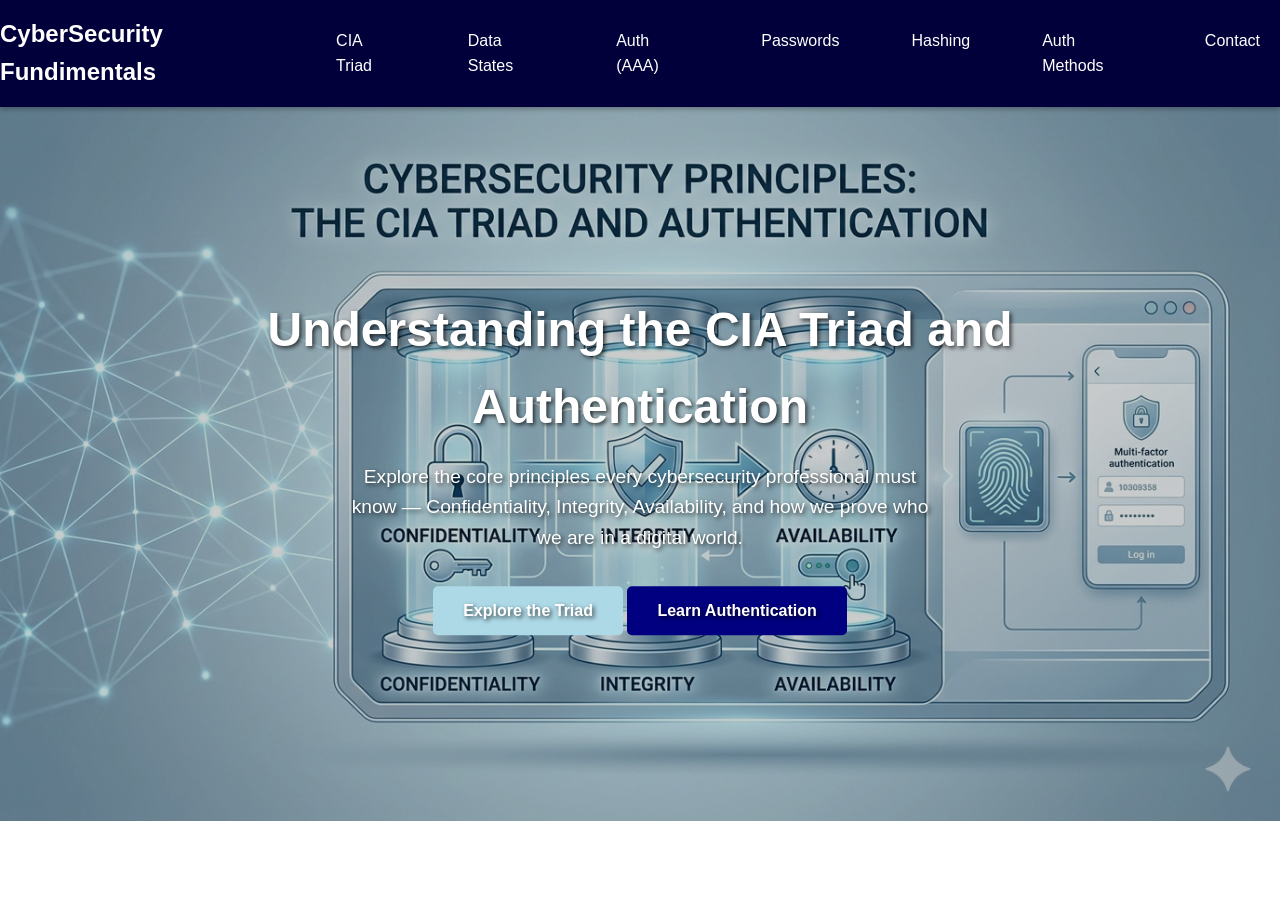
==== index.html @ fef80de4 "started" ====
<!DOCTYPE html>
<html lang="en">
<head>
    <meta charset="UTF-8">
    <meta name="viewport" content="width=device-width, initial-scale=1.0">
    <title>Final Project</title>
    <link rel="stylesheet" href="CSS/styles.css">
    <link rel="icon" href="Images/shieldBlueprint.png">
</head>
<body>
    <nav class="navbar">
        <div class="container">
            
            <div class="nav-brand">CyberSecurity Fundimentals</div>
            
            
            <ul class="nav-menu">
                <li><a href="">CIA Triad</a></li>
                <li><a target="" href="">Data States</a></li>
                <li><a href="">Auth (AAA)</a></li>
                <li><a href="">Passwords</a></li>
                <li><a href="">Hashing</a></li>
                <li><a href="">Auth Methods</a></li>
                <li><a href="">Contact</a></li>
                
            </ul>
        </div>
    </nav>

    
    
    <section class="hero hero-1">
        
        <img src="Images/cia1.png" width="1200" height="600" fit="crop" alt="Cia.png">
        
        <div class="hero-content">
            
            <h1>Understanding the CIA Triad and Authentication</h1>
            <p>Explore the core principles every cybersecurity professional must
know — Confidentiality, Integrity, Availability, and how we prove who
we are in a digital world.</p>
            <a href="#" class="btn btn-primary">Explore the Triad</a>
            <a href="#" class="btn btn-secondary">Learn Authentication</a>
            
            
        </div>
    </section>
---- CSS/styles.css ----
* {
    margin: 0;
    padding: 0;
    box-sizing: border-box;
}

body {
    font-family: 'Arial', sans-serif;
    line-height: 1.6;
    color: #b1b1b1;
    background-color: #FFFFFF;
}

img {
    max-width: 100%;
    height: auto;
    display: block;
}

a {
    text-decoration: none;
    color: inherit;
}

ul {
    list-style: none;
}

 */


.container {
    max-width: 1400px;
    margin: 0 auto;
    padding: 0 20px;
}



.navbar {
    
    background-color: rgb(1, 0, 59);
    
    padding: 15px 0;
    
    position: sticky;
    
    z-index: 100;
    box-shadow: 0 2px 5px rgba(0, 0, 0, 0.3)
}

.navbar .container {
    
    display: flex;
    
    justify-content: space-between;
    
    align-items: center;
}

.nav-brand {
    
    color: white;
    
    font-size: 1.5rem;
    
    font-weight: bold;
}

.nav-menu {
    
    display: flex;
   
    gap: 2rem;
}

.nav-menu li a {
   
    color: var(white);
    
    transition: color 0.3s ease;
     
    display: inline-block;
    
    padding: 8px 20px;
    
    font-size: 1rem;
    
    border: none;
    
    border-radius: 5px;
    
    cursor: pointer;
   
    transition: all 0.3s ease;
    font-weight: normal;
    
    color: rgb(255, 255, 255);
}

.nav-menu li a:hover {
    
    color: gray;
    
}


.hero {
    
    position: relative;
    
    width: 100%;
   
    min-height: 500px;
    
    margin-bottom: 2rem;
    
    overflow: hidden;
}

.hero::before {
    content: '';
    position: absolute;
    top: 0;
    left: 0;
    width: 100%;
    height: 100%;
    background-color: rgba(0, 0, 0, 0.2);
    z-index: 5;
}

.hero img {
    
    width: 100%;
    
    height: 100%;
    
    object-fit: cover;
    
    object-position: center;
    

}


.hero-content {
    
    position: absolute;
    
    top: 50%; left: 50%;
    
    transform: translate(-50%, -50%);
   
    text-align: center;
    
    color: white;
    
    text-shadow: 2px 2px 4px rgba(0, 0, 0, 0.7);
    
    z-index: 2;
    width: 90%;
    max-width: 800px;
    z-index: 10;
}

.hero-content h1 {
    
    font-size: 3rem;
    
    margin-bottom: 1rem;
    font-weight: bold;
}

.hero-content p {
    
    font-size: 1.2rem;
    
    margin-bottom: 2rem;
    
    max-width: 600px;
    
    margin-left: auto;
    margin-right: auto;
}


.btn {
    
    display: inline-block;
   
    padding: 12px 30px;
    
    font-size: 1rem;
    
    border: none;
    
    border-radius: 5px;
   
    cursor: pointer;
    
    transition: all 0.3s ease;
    font-weight: bold;
}

.btn-primary {
    
    background-color: lightblue;
    
    color: rgb(255, 255, 255);
    
    font-weight: bold;
}

.btn-primary:hover {
    
    background-color: lightskyblue;
    color: rgb(187, 187, 187);
    
    transform: translateY(-2px);
    box-shadow: 0 4px 8px rgba(0, 0, 0, 0.3)
}

.btn-secondary {
    background-color: navy;
    color: white;
}

.btn-secondary:hover {
    background-color: rgb(2, 2, 193);
    
    box-shadow: 0 4px 8px rgba(0, 0, 0, 0.3);
}
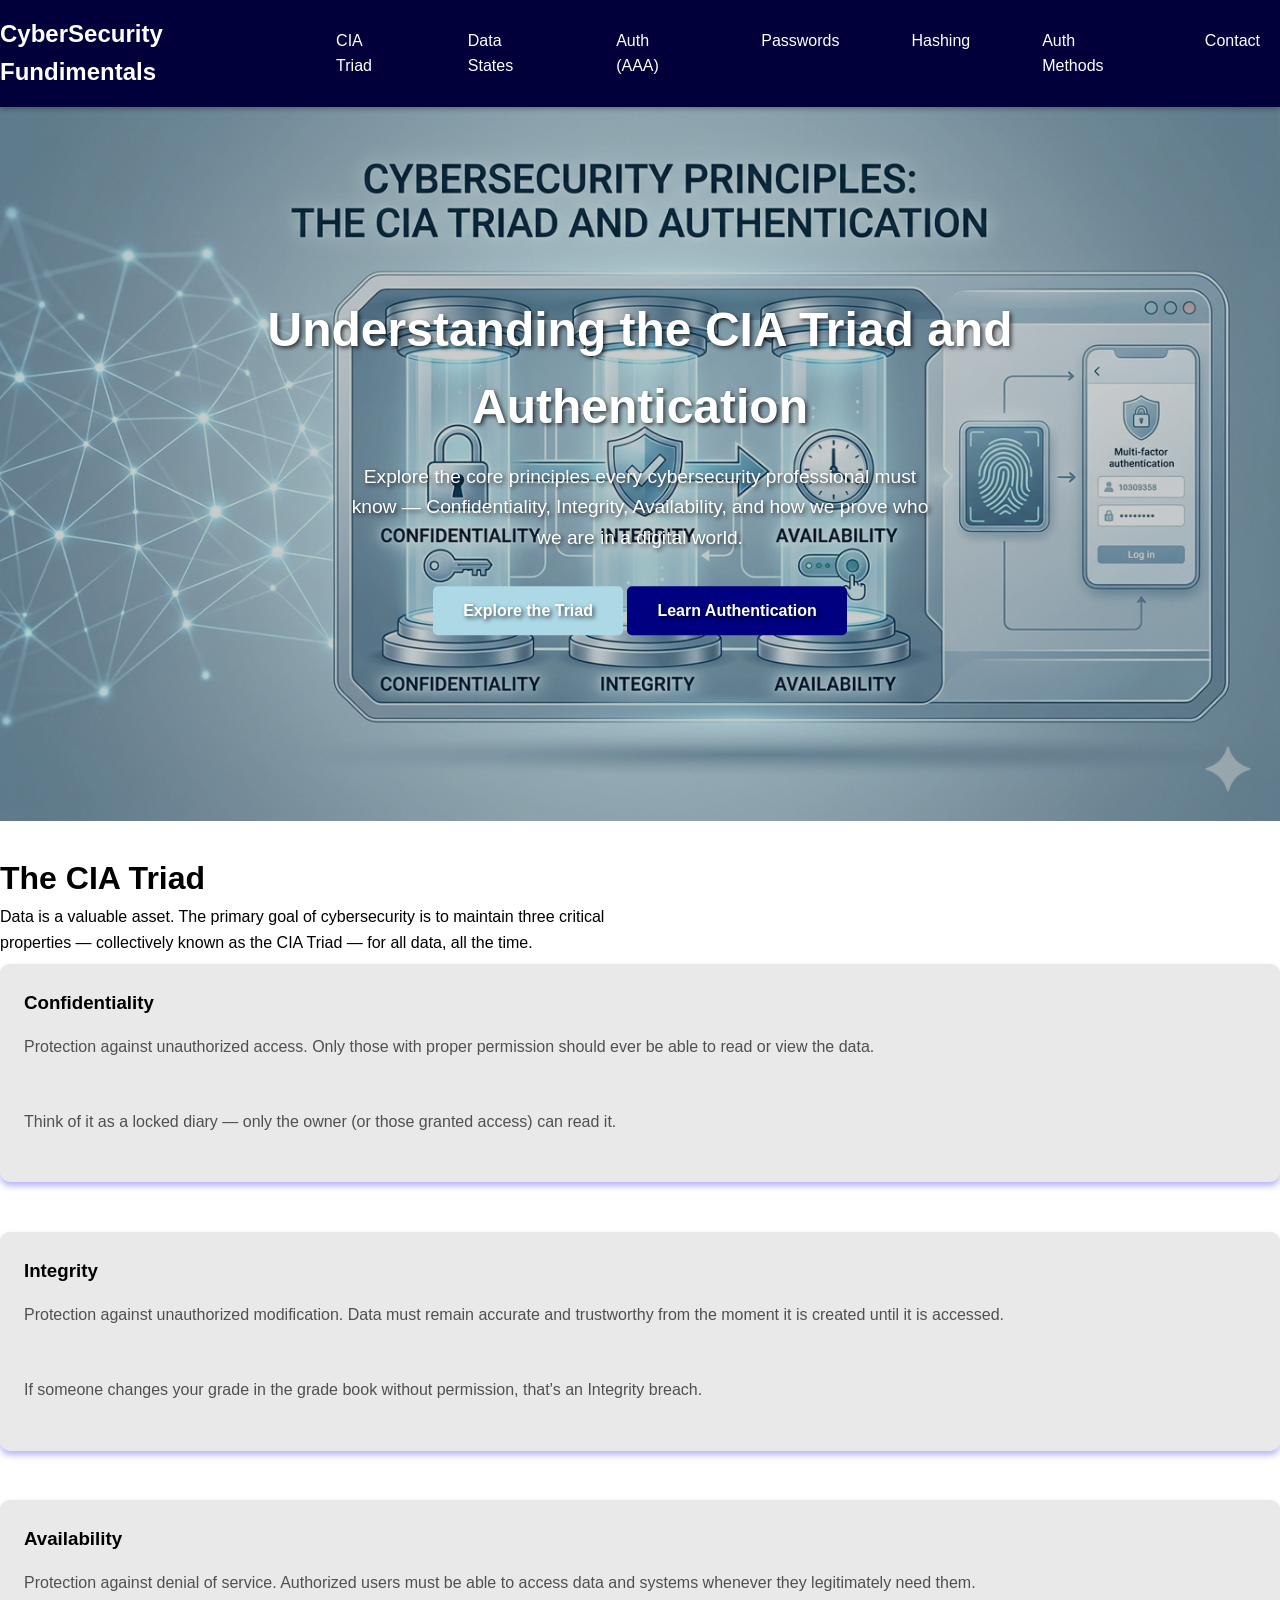
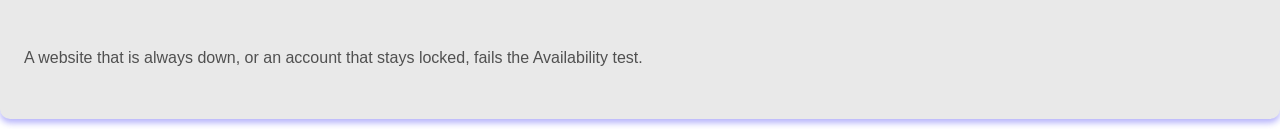
==== commit af55f473: "more stuffs" ====
--- a/index.html
+++ b/index.html
@@ -46,5 +46,79 @@
         </div>
     </section>
 
-    
+    <h1>The CIA Triad</h1>
+<p>Data is a valuable asset. The primary goal of cybersecurity is to
+maintain three critical <br> properties — collectively known as the CIA
+Triad — for all data, all the time.</p>
+
+<div class="cards-grid">
+                
+                <!-- CARD 1 -->
+                
+                <div class="card">
+                    
+                     
+                    
+                    
+                    
+                    <div class="card-content">
+                        
+                        <h3>Confidentiality</h3>
+                        
+                        
+                        <p>Protection against unauthorized access. Only those with
+proper permission should ever be able to read or view the data.</p>
+<br>
+<p>Think of it as a locked diary — only the owner (or those granted
+access) can read it.</p>
+                        
+                        
+                        
+                    </div>
+                </div>
+<!-- CARD 2 -->
+                <div class="card">
+                    
+                     
+                    
+                    
+                    
+                    <div class="card-content">
+                        
+                        <h3>Integrity</h3>
+                        
+                        
+                        <p>Protection against unauthorized modification. Data must
+remain accurate and trustworthy from the moment it is created
+until it is accessed.</p>
+<br>
+<p>If someone changes your grade in the grade book without
+permission, that's an Integrity breach.</p>
+                        
+                        
+                        
+                    </div>
+                </div>
+
+                <!-- CARD 3 -->
+                
+                <div class="card">
+                    
+                    
+                    <div class="card-content">
+                        
+                        <h3>Availability</h3>
+                        
+                        
+                        <p>Protection against denial of service. Authorized users must be
+able to access data and systems whenever they legitimately
+need them.</p>
+<br>
+<p>A website that is always down, or an account that stays locked,
+fails the Availability test.</p>
+                        
+                        
+                    </div>
+                </div>
+
     
--- a/CSS/styles.css
+++ b/CSS/styles.css
@@ -7,7 +7,7 @@
 body {
     font-family: 'Arial', sans-serif;
     line-height: 1.6;
-    color: #b1b1b1;
+    color: black;
     background-color: #FFFFFF;
 }
 
@@ -25,6 +25,9 @@
 ul {
     list-style: none;
 }
+
+
+
 
  */
 
@@ -164,7 +167,7 @@
 }
 
 .hero-content h1 {
-    
+
     font-size: 3rem;
     
     margin-bottom: 1rem;
@@ -231,5 +234,93 @@
     box-shadow: 0 4px 8px rgba(0, 0, 0, 0.3);
 }
 
-
-
+/*--*/
+.cards-section {
+    
+    padding: 4rem 0;
+    
+    background-color: gray;
+}
+
+.section-title {
+    
+    text-align: center;
+    
+    font-size: 2.5rem;
+    
+    color: silver;
+    
+    margin-bottom: 3rem;
+    font-weight: bold;
+}
+
+
+
+.cards-grid {
+    
+    display: grid;
+    
+    
+    grid-template-columns: 1fr;
+    
+    
+    gap: 2rem;
+}
+
+
+
+.card {
+    
+    background-color: rgb(233, 233, 233);
+   
+    border-radius: 10px;
+    
+    box-shadow: 0 4px 6px rgba(164, 161, 250, 0.795);
+    
+    overflow: hidden;
+    
+    transition: all 0.3s ease;
+
+    margin-bottom: 0.6rem;
+    margin-top: 0.5rem;
+}
+
+.card:hover {
+    
+    transform: translateY(-10px);
+    
+    
+    box-shadow: 0 8px 12px rgba(147, 156, 252, 0.473);
+}
+
+.card img {
+    
+    width: 100%;
+   
+    height: 250px;
+    
+    object-fit: cover;
+}
+
+.card-content {
+    
+    padding: 1.5rem;
+}
+
+.card-content h3 {
+    
+    color: black;
+    
+    font-size: 1,5rem;
+    
+    margin-bottom: 1rem;
+}
+
+.card-content p {
+    
+    color: rgb(80, 80, 80);
+    
+    margin-bottom: 1.5rem;
+    
+    line-height: 1.6;
+}
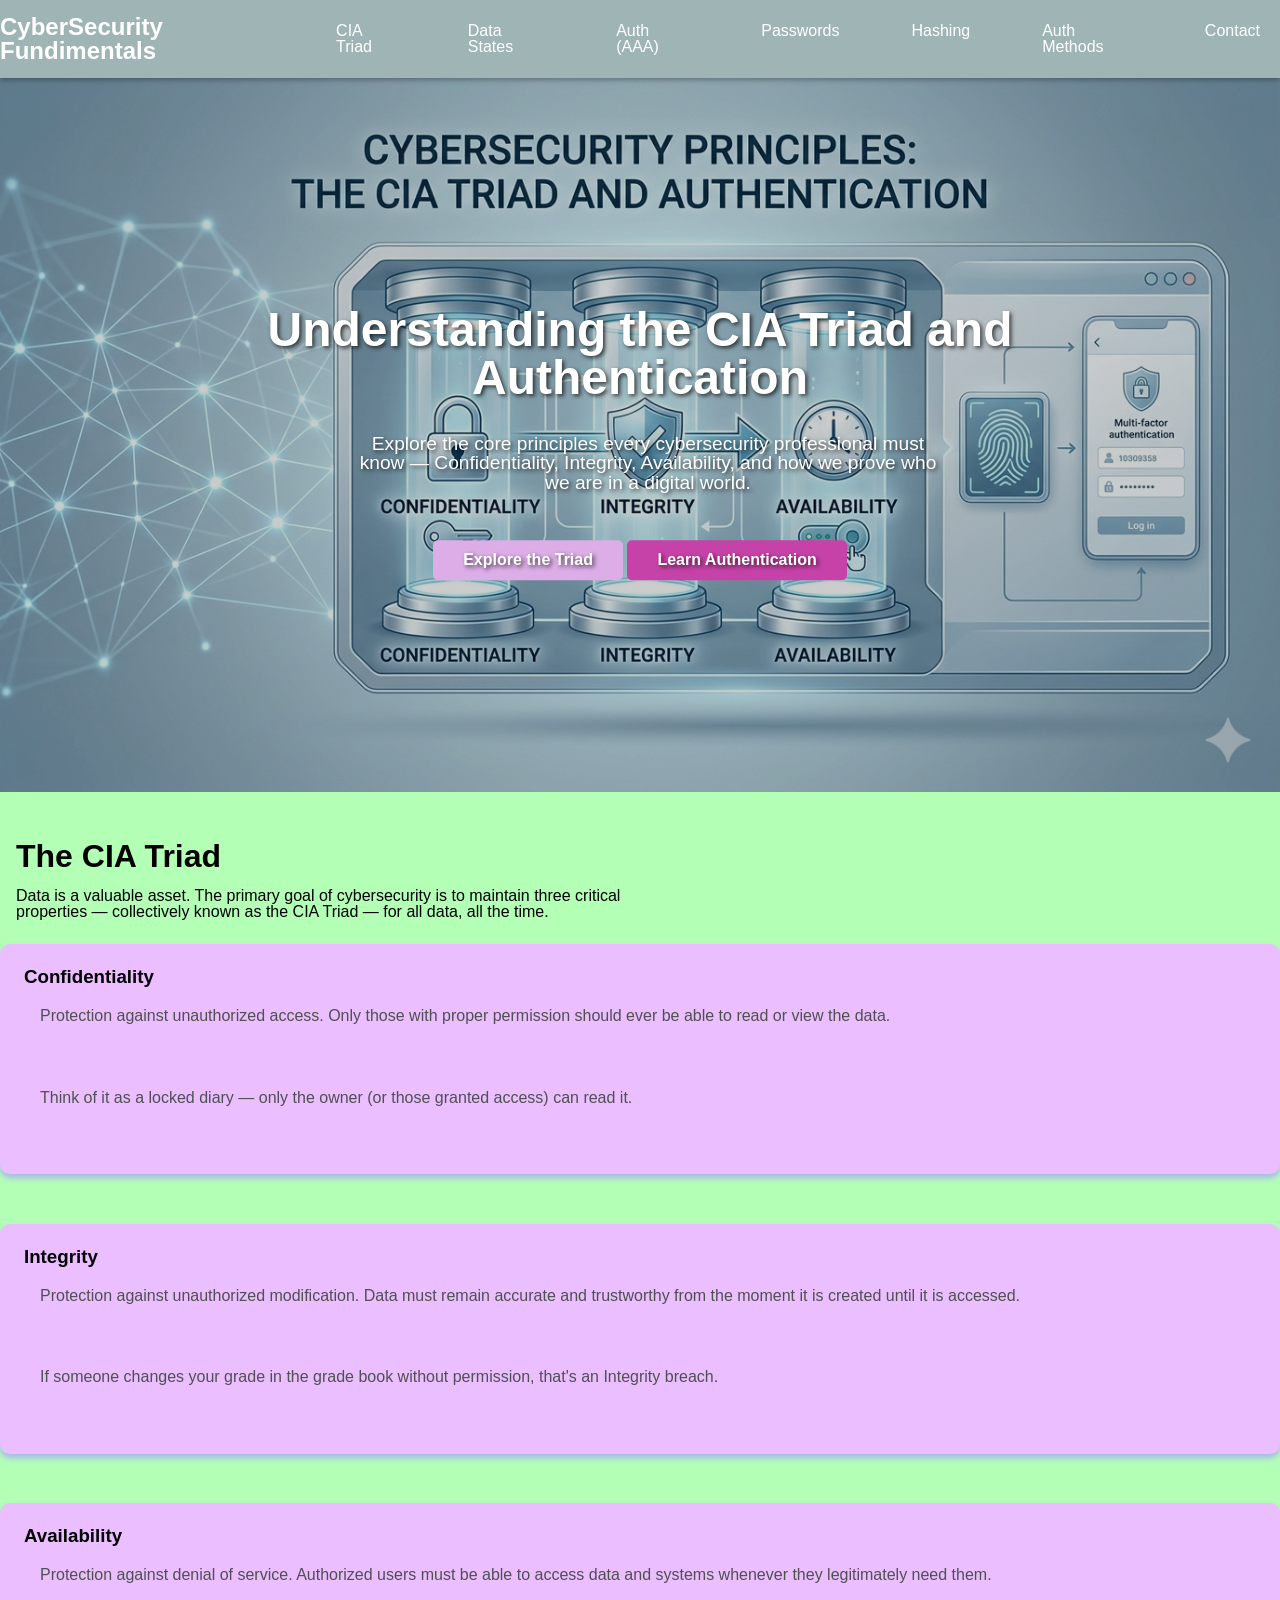
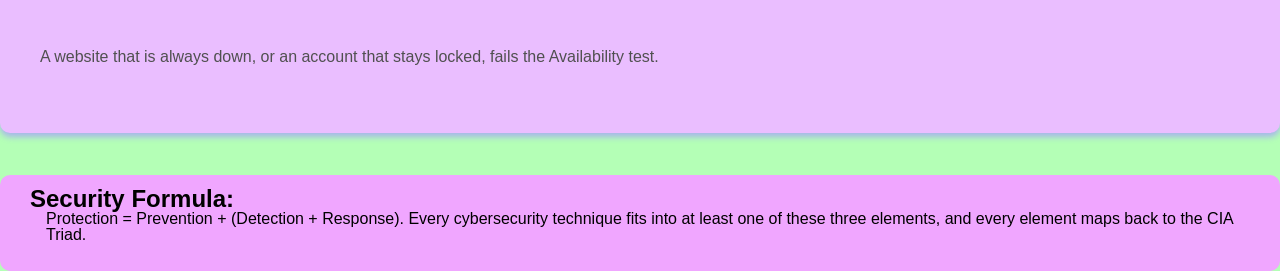
==== commit bca1310d: "did a thing" ====
--- a/index.html
+++ b/index.html
@@ -16,10 +16,10 @@
             
             <ul class="nav-menu">
                 <li><a href="">CIA Triad</a></li>
-                <li><a target="" href="">Data States</a></li>
-                <li><a href="">Auth (AAA)</a></li>
-                <li><a href="">Passwords</a></li>
-                <li><a href="">Hashing</a></li>
+                <li><a target="" href="datastates.html">Data States</a></li>
+                <li><a href="aaa.html">Auth (AAA)</a></li>
+                <li><a href="pass.html">Passwords</a></li>
+                <li><a href="hashing.html">Hashing</a></li>
                 <li><a href="">Auth Methods</a></li>
                 <li><a href="">Contact</a></li>
                 
@@ -120,5 +120,11 @@
                         
                     </div>
                 </div>
+<div class="security">
+                <h2>Security Formula:</h2>
+                <p>Protection = Prevention + (Detection +
+Response). Every cybersecurity technique fits into at least one
+of these three elements, and every element maps back to the
+CIA Triad.</p>
 
-    +    </div>
--- a/CSS/styles.css
+++ b/CSS/styles.css
@@ -6,9 +6,9 @@
 
 body {
     font-family: 'Arial', sans-serif;
-    line-height: 1.6;
+    line-height: 1.0;
     color: black;
-    background-color: #FFFFFF;
+    background-color: rgb(180, 255, 182);
 }
 
 img {
@@ -26,7 +26,14 @@
     list-style: none;
 }
 
-
+h1 {
+    padding: 1rem;
+}
+
+p {
+    padding-left: 1rem;
+    padding-bottom: 1rem;
+}
 
 
  */
@@ -42,7 +49,7 @@
 
 .navbar {
     
-    background-color: rgb(1, 0, 59);
+    background-color: rgb(159, 180, 181);
     
     padding: 15px 0;
     
@@ -207,7 +214,7 @@
 
 .btn-primary {
     
-    background-color: lightblue;
+    background-color: rgb(220, 173, 230);
     
     color: rgb(255, 255, 255);
     
@@ -216,7 +223,7 @@
 
 .btn-primary:hover {
     
-    background-color: lightskyblue;
+    background-color: rgb(200, 135, 250);
     color: rgb(187, 187, 187);
     
     transform: translateY(-2px);
@@ -224,12 +231,12 @@
 }
 
 .btn-secondary {
-    background-color: navy;
+    background-color: rgb(199, 66, 168);
     color: white;
 }
 
 .btn-secondary:hover {
-    background-color: rgb(2, 2, 193);
+    background-color: rgb(193, 2, 152);
     
     box-shadow: 0 4px 8px rgba(0, 0, 0, 0.3);
 }
@@ -271,7 +278,7 @@
 
 .card {
     
-    background-color: rgb(233, 233, 233);
+    background-color: rgb(234, 190, 255);
    
     border-radius: 10px;
     
@@ -324,3 +331,19 @@
     
     line-height: 1.6;
 }
+
+.security {
+    display: inline-block;
+   
+    padding: 12px 30px;
+    
+    font-size: 1rem;
+    
+    border: none;
+    
+    border-radius: 5px;
+
+    background-color: rgb(240, 166, 255);   
+   
+    border-radius: 10px;
+}
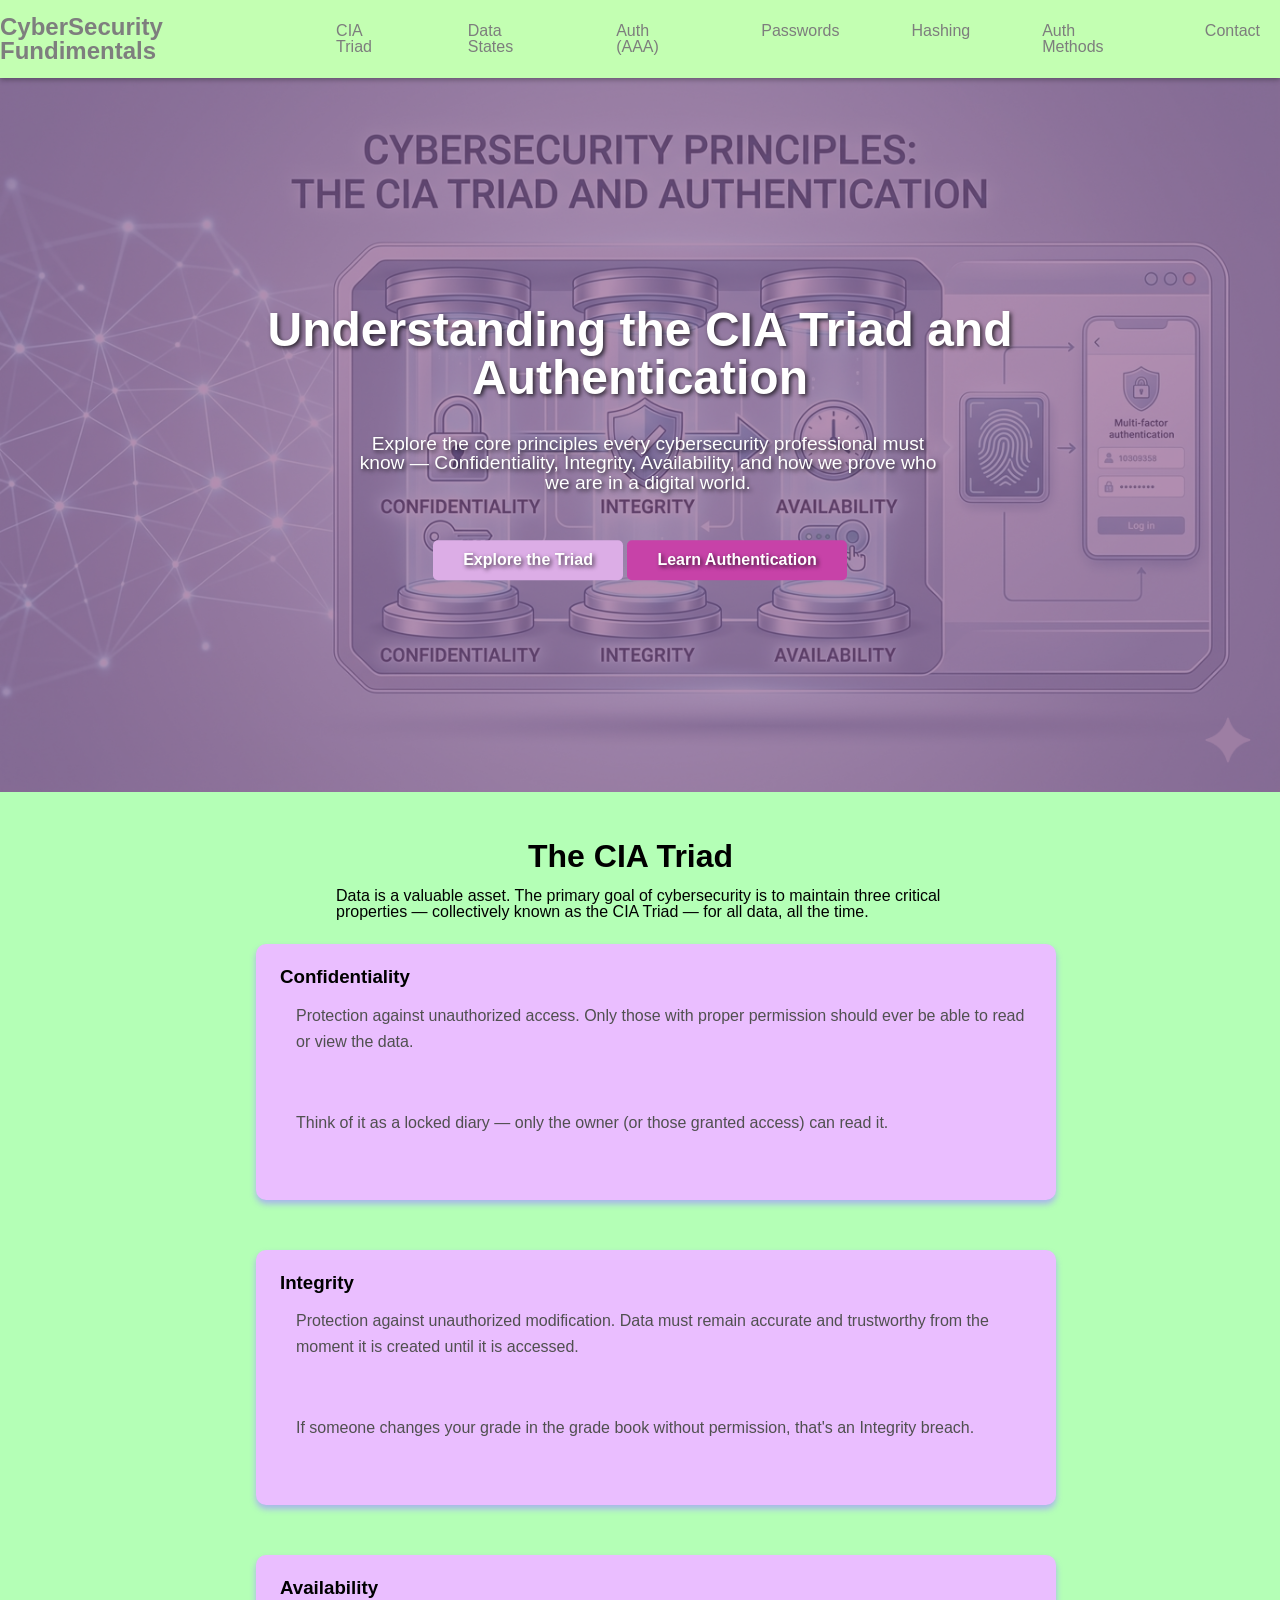
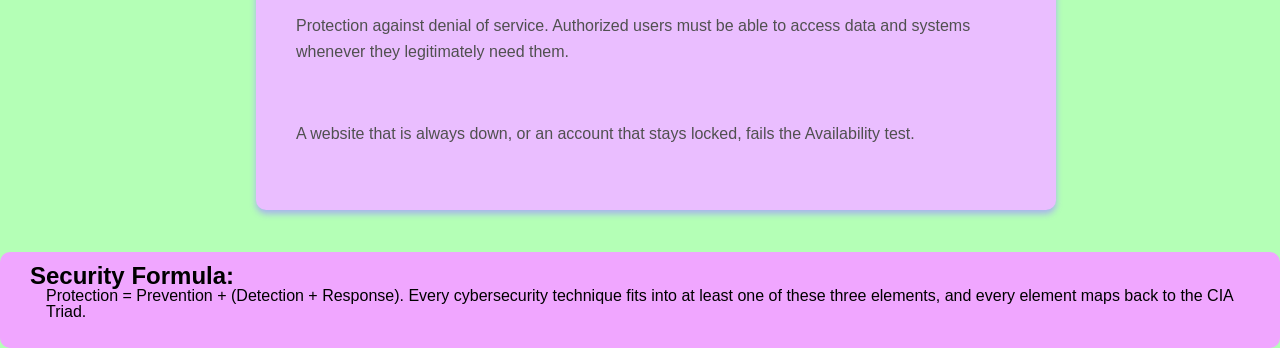
==== commit a8eb2f21: "auth is done" ====
--- a/index.html
+++ b/index.html
@@ -20,7 +20,7 @@
                 <li><a href="aaa.html">Auth (AAA)</a></li>
                 <li><a href="pass.html">Passwords</a></li>
                 <li><a href="hashing.html">Hashing</a></li>
-                <li><a href="">Auth Methods</a></li>
+                <li><a href="auth.html">Auth Methods</a></li>
                 <li><a href="">Contact</a></li>
                 
             </ul>
@@ -46,8 +46,8 @@
         </div>
     </section>
 
-    <h1>The CIA Triad</h1>
-<p>Data is a valuable asset. The primary goal of cybersecurity is to
+    <h1 style="margin-left: 40%;">The CIA Triad</h1>
+<p style="margin-left: 25%;">Data is a valuable asset. The primary goal of cybersecurity is to
 maintain three critical <br> properties — collectively known as the CIA
 Triad — for all data, all the time.</p>
 
--- a/CSS/styles.css
+++ b/CSS/styles.css
@@ -49,7 +49,7 @@
 
 .navbar {
     
-    background-color: rgb(159, 180, 181);
+    background-color: rgb(195, 255, 178);
     
     padding: 15px 0;
     
@@ -70,7 +70,7 @@
 
 .nav-brand {
     
-    color: white;
+    color: rgb(126, 126, 126);
     
     font-size: 1.5rem;
     
@@ -86,7 +86,7 @@
 
 .nav-menu li a {
    
-    color: var(white);
+    color: var(rgb(116, 116, 116));
     
     transition: color 0.3s ease;
      
@@ -105,7 +105,7 @@
     transition: all 0.3s ease;
     font-weight: normal;
     
-    color: rgb(255, 255, 255);
+    color: rgb(125, 125, 125);
 }
 
 .nav-menu li a:hover {
@@ -135,7 +135,7 @@
     left: 0;
     width: 100%;
     height: 100%;
-    background-color: rgba(0, 0, 0, 0.2);
+    background-color: rgba(140, 84, 136, 0.65);
     z-index: 5;
 }
 
@@ -262,7 +262,6 @@
 }
 
 
-
 .cards-grid {
     
     display: grid;
@@ -279,6 +278,10 @@
 .card {
     
     background-color: rgb(234, 190, 255);
+
+    margin-left: 20%;
+
+    width: 50rem;
    
     border-radius: 10px;
     
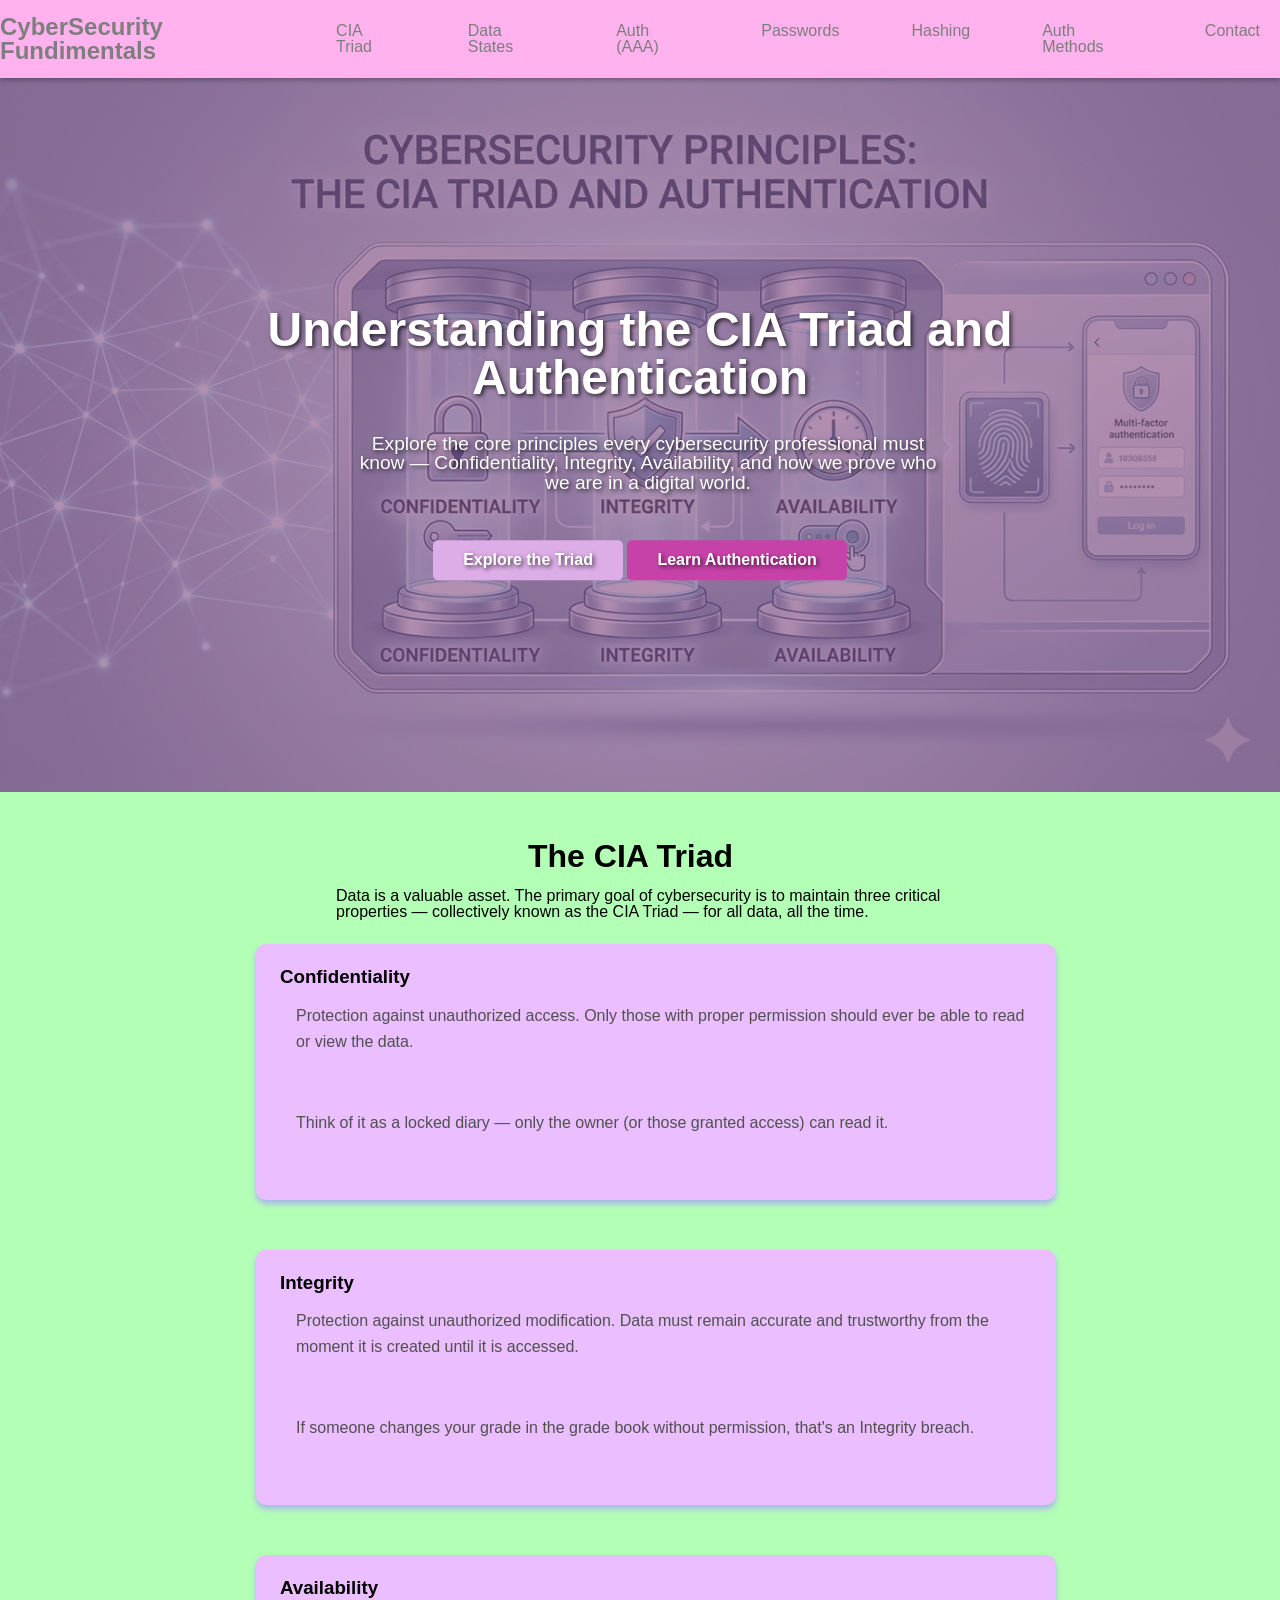
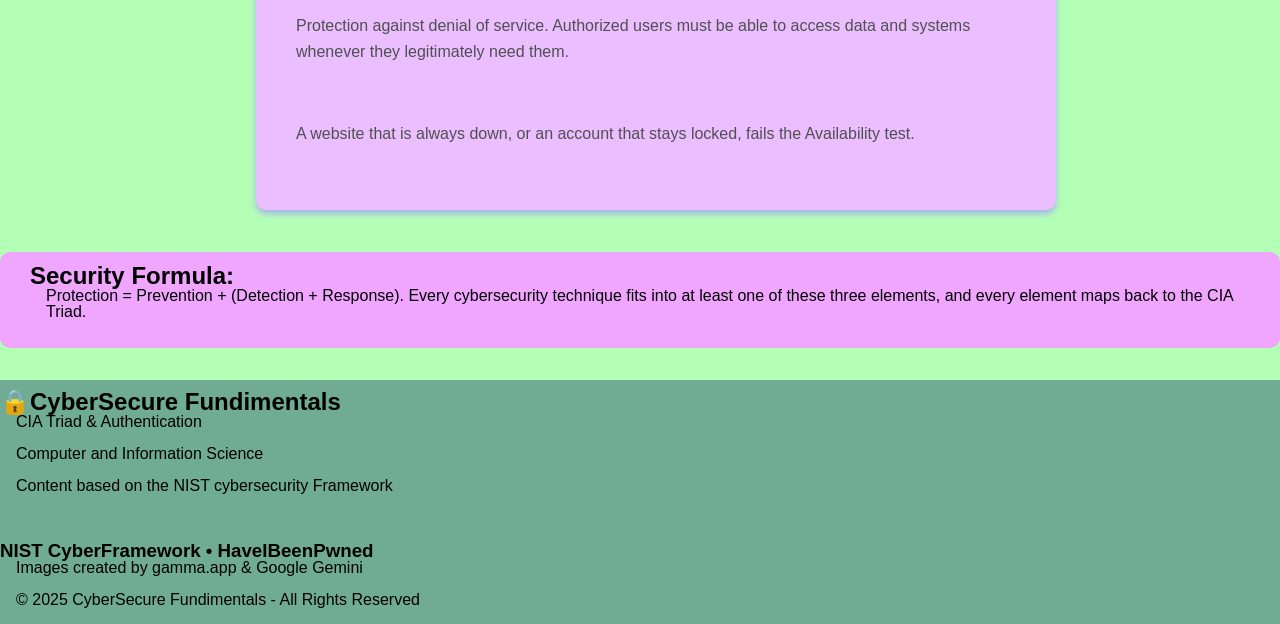
==== commit 4177e780: "pretty much done" ====
--- a/index.html
+++ b/index.html
@@ -21,7 +21,7 @@
                 <li><a href="pass.html">Passwords</a></li>
                 <li><a href="hashing.html">Hashing</a></li>
                 <li><a href="auth.html">Auth Methods</a></li>
-                <li><a href="">Contact</a></li>
+                <li><a href="contact.html">Contact</a></li>
                 
             </ul>
         </div>
@@ -127,4 +127,17 @@
 of these three elements, and every element maps back to the
 CIA Triad.</p>
 
-    </div>+    </div>
+
+    <Footer style="background-color: rgb(112, 171, 148);">
+<h2 style="padding-top: 10px;">&#128274;CyberSecure Fundimentals</h2>
+<P>CIA Triad & Authentication</P>
+<p>Computer and Information Science</p>
+<p>Content based on the NIST cybersecurity Framework</p>
+<br>
+<br>
+<h3>NIST CyberFramework &bull; HaveIBeenPwned</h3>
+<p>Images created by gamma.app & Google Gemini</p>
+<p>&COPY; 2025 CyberSecure Fundimentals - All Rights Reserved</p>
+
+    </Footer>
--- a/CSS/styles.css
+++ b/CSS/styles.css
@@ -49,7 +49,7 @@
 
 .navbar {
     
-    background-color: rgb(195, 255, 178);
+    background-color: rgb(255, 178, 238);
     
     padding: 15px 0;
     
@@ -350,3 +350,10 @@
    
     border-radius: 10px;
 }
+
+.hash-border {
+    border: 2px solid rgb(255, 138, 247);
+    border-radius: 10px;
+    max-width: 400px;
+    background-color: rgb(255, 239, 252);
+}
